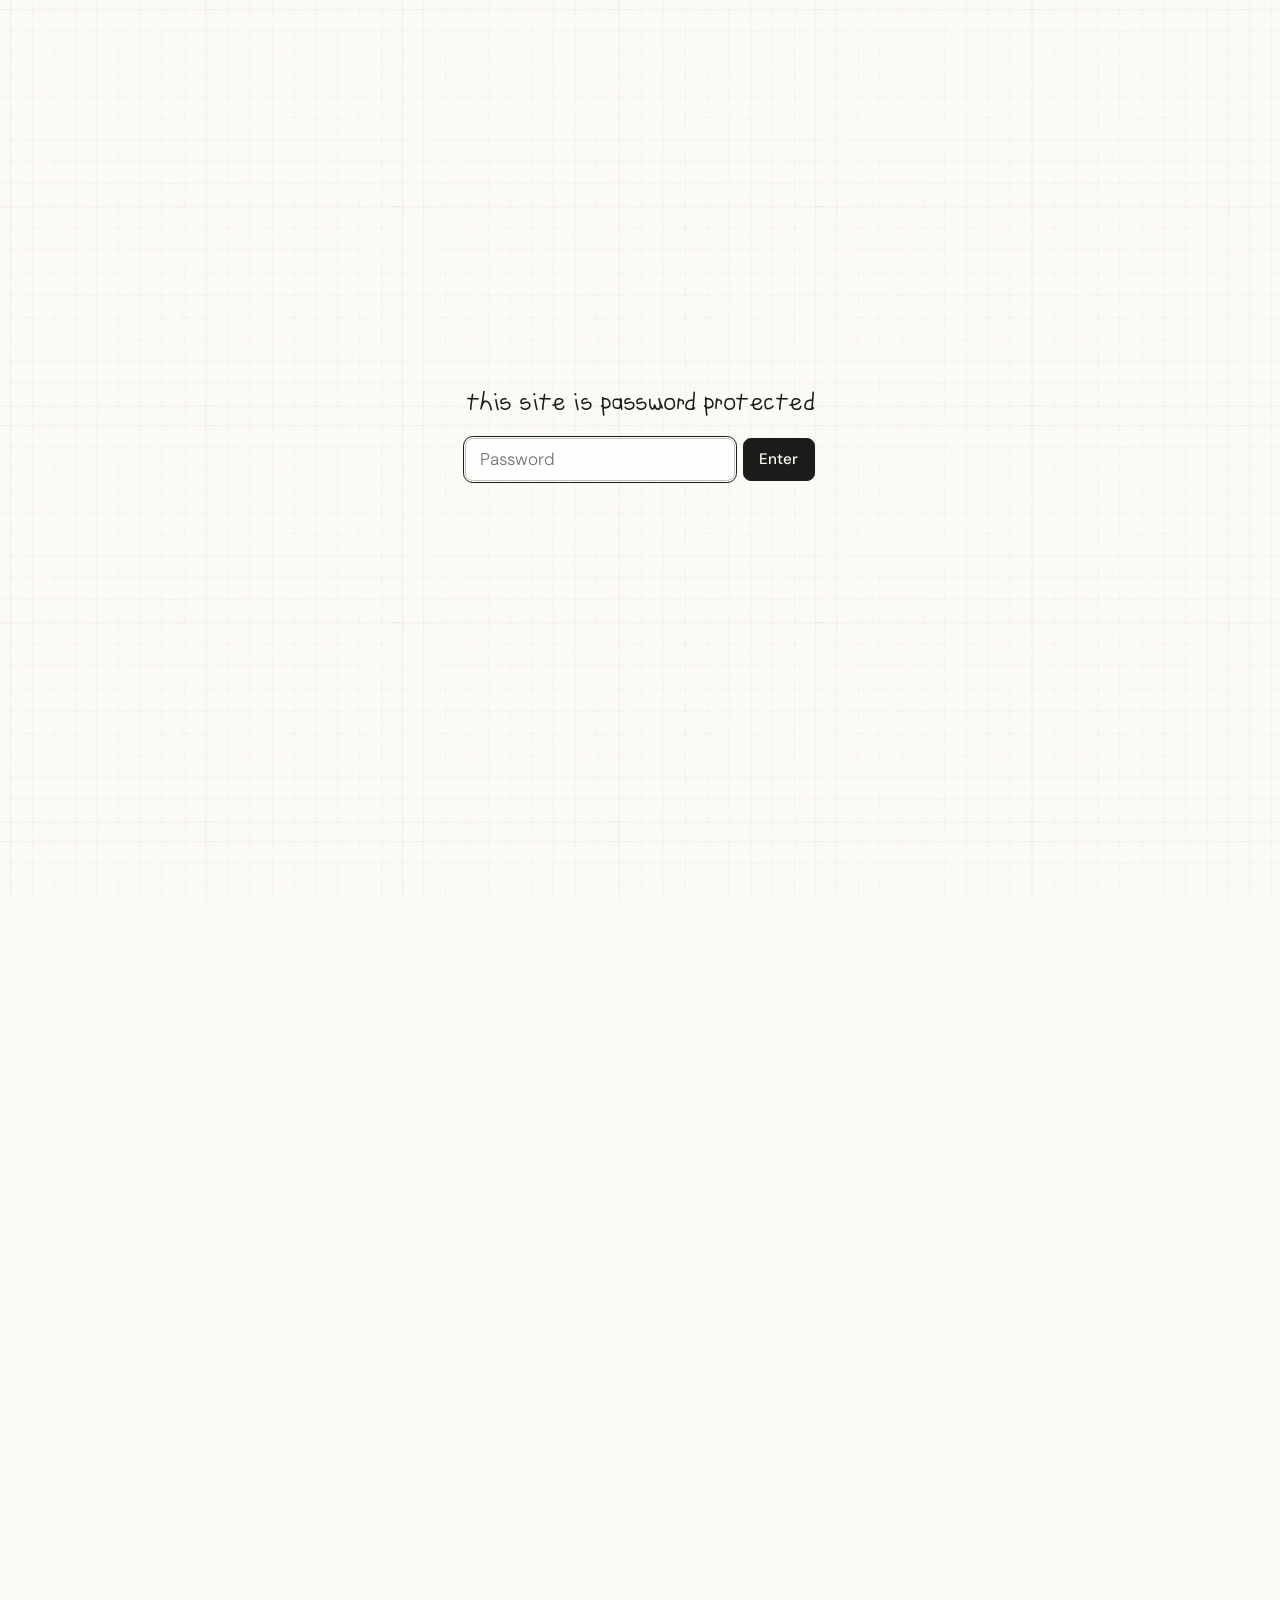
==== index.html @ 268fcd59 "Add Jessica’s handwriting font and tighten the home page visuals. Co-authored-by: Cursor <cursoragen" ====
<!DOCTYPE html>
<html lang="en">
  <head>
    <meta charset="UTF-8" />
    <meta name="viewport" content="width=device-width, initial-scale=1.0" />
    <title>Jessica Fung — Portfolio 2026</title>
    <link rel="preconnect" href="https://fonts.googleapis.com" />
    <link rel="preconnect" href="https://fonts.gstatic.com" crossorigin />
    <link
      href="https://fonts.googleapis.com/css2?family=DM+Mono:wght@300&family=DM+Sans:ital,opsz,wght@0,9..40,300;0,9..40,500;1,9..40,300&display=swap"
      rel="stylesheet"
    />
    <link rel="stylesheet" href="styles.css?v=type72" />
    <script>
      try {
        if (sessionStorage.getItem("jess-site-gate") !== "ok") {
          document.documentElement.classList.add("is-gated");
        }
      } catch (err) {
        document.documentElement.classList.add("is-gated");
      }
    </script>
  </head>
  <body>
    <header class="clock" aria-label="Local time in Boston">
      <span>BOSTON MA</span>
      <time id="boston-time" datetime="">9:30</time>
    </header>

    <div class="page">
      <section class="hero" aria-label="Introduction">
        <div class="hero-copy">
          <h1>hi i'm jess</h1>
          <p class="lede">
            <span class="lede-line">I enjoy designing experiences that help everyday</span>
            <span class="lede-line">moments feel a little more special.</span>
          </p>
          <p class="roles">
            Currently @Bose<br />
            Previously @Disney
          </p>
        </div>
        <button class="player" type="button" aria-pressed="false" aria-label="Play Blackbird">
          <img class="player-notes" src="assets/music-notes.gif" alt="" width="560" height="880" />
          <img class="player-record" src="assets/record-still.png" data-still="assets/record-still.png" data-motion="assets/record.gif" alt="" width="988" height="624" />
          <img class="player-case" src="assets/player-case.png" alt="" width="1298" height="1292" />
          <img class="player-needle" src="assets/needle-still.png" data-still="assets/needle-still.png" data-motion="assets/needle.gif" alt="" width="615" height="198" />
        </button>
        <audio id="player-audio" src="assets/blackbird.mp3" preload="auto" loop></audio>
      </section>

      <section class="collection" id="collection">
        <header class="section-heading">
          <h2>my collection</h2>
          <p>A few records from the archive</p>
        </header>

        <article class="record-row" data-project="bose" id="bose">
          <div class="stand">
            <img class="shelf-back" src="assets/shelf-back.png" alt="" />
            <img class="album-vinyl" src="assets/vinyl-bose.png?v=vinyl19" alt="" width="378" height="1024" />
            <button class="album" type="button" data-album="bose" data-art="assets/cover-art-bose.jpg?v=orig6">
              <img src="assets/album-bose.png?v=orig5" alt="Bose album cover: make life better with great sound" />
            </button>
            <img class="shelf-front" src="assets/shelf-front.png" alt="" />
          </div>
          <a class="project-link" href="bose.html">
            <div class="project">
              <p class="eyebrow">PRODUCT UX</p>
              <h3>Designing experiences for Bose wearables and portable speakers</h3>
              <p class="summary">Hands-free interactions, audio sharing, and sports use cases</p>
              <svg class="project-arrow" viewBox="0 0 24 24" fill="none" aria-hidden="true">
                <path
                  d="M6 18L18 6M10 6H18V14"
                  stroke="currentColor"
                  stroke-width="1.75"
                  stroke-linecap="round"
                  stroke-linejoin="round"
                />
              </svg>
            </div>
          </a>
          <div class="project-preview" data-clips="assets/bose-preview-2.mp4,assets/bose-preview-3.mp4,assets/bose-preview-1.mp4">
            <video class="preview-video" muted playsinline preload="metadata"></video>
            <div class="preview-scrim"></div>
            <nav class="preview-topics" aria-label="Bose case studies">
              <div class="preview-topics-inner">
                <a class="preview-topic" href="bose.html">hands-free interactions</a>
                <span class="preview-topic is-disabled" aria-disabled="true">audio sharing (wip...)</span>
                <span class="preview-topic is-disabled" aria-disabled="true">sports use cases (wip...)</span>
              </div>
            </nav>
          </div>
        </article>

        <article class="record-row" data-project="disney" id="disney">
          <div class="stand">
            <img class="shelf-back" src="assets/shelf-back.png" alt="" />
            <img class="album-vinyl" src="assets/vinyl-disney.png?v=vinyl19" alt="" width="378" height="1024" />
            <button class="album" type="button" data-album="disney" data-art="assets/cover-art-disney.jpg?v=orig6">
              <img src="assets/album-disney.png?v=orig5" alt="Disney album cover: project 002, The Walt Disney Company" />
            </button>
            <img class="shelf-front" src="assets/shelf-front.png" alt="" />
          </div>
          <a class="project-link" href="disney.html">
            <div class="project">
              <p class="eyebrow">DESIGN SYSTEMS</p>
              <h3>Building a scalable design system for Disney</h3>
              <p class="summary">Modular components and standards to support internal event communications</p>
              <svg class="project-arrow" viewBox="0 0 24 24" fill="none" aria-hidden="true">
                <path
                  d="M6 18L18 6M10 6H18V14"
                  stroke="currentColor"
                  stroke-width="1.75"
                  stroke-linecap="round"
                  stroke-linejoin="round"
                />
              </svg>
            </div>
          </a>
          <div class="project-preview is-clean" data-clips="assets/disney-preview.mp4?v=cut10">
            <video class="preview-video" muted playsinline loop preload="metadata"></video>
            <div class="preview-scrim"></div>
            <nav class="preview-topics" aria-label="Disney case studies">
              <div class="preview-topics-inner">
                <a class="preview-topic" href="disney.html">internal comms design system</a>
              </div>
            </nav>
          </div>
        </article>

        <article class="record-row" data-project="spotify" id="spotify">
          <div class="stand">
            <img class="shelf-back" src="assets/shelf-back.png" alt="" />
            <img class="album-vinyl" src="assets/vinyl-spotify.png?v=vinyl19" alt="" width="378" height="1024" />
            <button class="album" type="button" data-album="spotify" data-art="assets/cover-art-spotify.png?v=orig6">
              <img src="assets/album-spotify.png?v=orig5" alt="Album cover 003: location-based music exploration, Sounds of Boston" />
            </button>
            <img class="shelf-front" src="assets/shelf-front.png" alt="" />
          </div>
          <a class="project-link" href="#spotify">
            <div class="project">
              <p class="eyebrow">UX EXPLORATION</p>
              <h3>Exploring personalized music discovery for Spotify</h3>
              <p class="summary">A concept for supporting cultural immersion through music</p>
              <ul class="chips">
                <li>feature discovery</li>
                <li>market research</li>
                <li>prototyping</li>
              </ul>
            </div>
          </a>
          <div class="project-preview is-pulse" data-clips="assets/spotify-preview.mp4?v=zoom1">
            <video class="preview-video" muted playsinline loop preload="metadata"></video>
            <div class="preview-scrim"></div>
            <nav class="preview-topics" aria-label="Spotify case studies">
              <div class="preview-topics-inner">
                <span class="preview-topic is-disabled" aria-disabled="true">personalized music discovery feature (wip...)</span>
              </div>
            </nav>
          </div>
        </article>

        <article class="record-row" data-project="tide" id="tide">
          <div class="stand">
            <img class="shelf-back" src="assets/shelf-back.png" alt="" />
            <img class="album-vinyl" src="assets/vinyl-tide.png?v=vinyl19" alt="" width="378" height="1024" />
            <button class="album" type="button" data-album="tide" data-art="assets/cover-art-tide.png?v=orig6">
              <img src="assets/album-tide.png?v=orig5" alt="Album cover 004: tide and AT&amp;T national student advertising competition" />
            </button>
            <img class="shelf-front" src="assets/shelf-front.png" alt="" />
          </div>
          <a class="project-link" href="#tide">
            <div class="project">
              <p class="eyebrow">VISUAL DESIGN</p>
              <h3>Core visuals for out-of-home and experiential brand activations</h3>
              <p class="summary">
                <span class="summary-line">Building brand love for AT&amp;T among Gen Z</span>
                <span class="summary-line">Increasing cold-water laundry loads in the United States for Tide.</span>
              </p>
              <ul class="chips">
                <li>integrated marketing</li>
              </ul>
            </div>
          </a>
          <div class="project-preview is-clean" data-clips="assets/at&amp;t-preview-2.mp4?v=curl9,assets/tide-preview-1.mp4?v=curl9">
            <video class="preview-video" muted playsinline preload="metadata"></video>
            <div class="preview-scrim"></div>
            <nav class="preview-topics" aria-label="NSAC plansbooks">
              <div class="preview-topics-inner">
                <span class="preview-topic is-disabled" aria-disabled="true">at&amp;t "connecting changes everything" (wip...)</span>
                <span class="preview-topic is-disabled" aria-disabled="true">tide "care on cold" (wip...)</span>
              </div>
            </nav>
          </div>
        </article>
      </section>

      <section class="about" id="about">
        <h2>a bit about me</h2>
        <div class="about-grid">
          <div class="portrait-wrap">
            <img class="portrait" src="assets/portrait-jess.png?v=noname1" alt="Portrait of Jessica on crumpled paper with a paperclip" width="632" height="819" />
          </div>
          <div class="about-copy">
            <p>This space is an expression of a few things I love most: music, art, and design.</p>
            <p>
              <span class="about-line">I've organized my work into a collection of records. Each one holds a different</span>
              <span class="about-line">project from my time at Bose and Disney, along with personal explorations.</span>
            </p>
            <p>
              <span class="about-line">At the heart of my work is the belief that design should be worth feeling and</span>
              <span class="about-line">experiencing. As a designer, I want to create things that are useful, but also</span>
              <span class="about-line">add something meaningful to how people experience the world around them.</span>
            </p>
            <p>
              <span class="about-line">Outside of work, I love picking up new crafts (currently pottery), vintage</span>
              <span class="about-line">shopping, and exploring the east coast!</span>
            </p>
          </div>
        </div>
      </section>

      <footer class="site-footer">
        <img class="signature" src="assets/music-vibration.gif" alt="" width="414" height="145" />
        <p class="copyright"><span>©</span> 2026</p>
      </footer>
    </div>

    <div class="cover-viewer" hidden>
      <button class="cover-viewer-backdrop" type="button" aria-label="Close album cover"></button>
      <figure class="cover-viewer-piece">
        <img alt="" />
        <figcaption class="cover-viewer-blurb" hidden></figcaption>
      </figure>
    </div>

    <script src="app.js?v=preview34"></script>
  </body>
</html>
---- styles.css ----
:root {
  --bg: #fcfaf6;
  --ink: #1c1c1a;
  --body: #3c3b37;
  --muted: #6b6a65;
  --chip: #c2c1be;
  --page: min(94.5rem, 100%);
  --media-scale: 0.8925;
  --stand-w: calc(22.125rem * var(--media-scale));
  --album-w: calc(18.25rem * var(--media-scale));
  --album-h: calc(18.46063rem * var(--media-scale));
  --album-left: calc(1.9375rem * var(--media-scale));
  --vinyl-scale: 0.92;
  --vinyl-top: calc((1.0625rem + 16.875rem * (1 - var(--vinyl-scale)) / 2) * var(--media-scale));
  --vinyl-h: calc(16.875rem * var(--media-scale) * var(--vinyl-scale));
  --vinyl-w: calc(6.23rem * var(--media-scale) * var(--vinyl-scale));
  --vinyl-shift: calc(-7.875rem * var(--media-scale));
  --shelf-front-h: calc(4.25rem * var(--media-scale));
  --shelf-back-w: calc(19.875rem * var(--media-scale));
  --shelf-back-left: calc(1.125rem * var(--media-scale));
  --preview-w: calc(39.8rem * var(--media-scale));
  --media-col: var(--stand-w);
  --copy-col: 40rem;
  --split-gap: 4.25rem;
  --content: calc(var(--media-col) + var(--split-gap) + var(--copy-col));
  --page-pad-x: clamp(3rem, 5.35vw, 5rem);
  --stack-gap: 3rem;
  --stack-gap-copy: 2rem;
  --space-1: 0.5rem;
  --space-2: 0.75rem;
  --space-3: 1rem;
  --space-4: 1.5rem;
  --font-caption: 13.3px;
  --font-sm: 15.2px;
  --font-lg: 17.1px;
  --font-body: 19px;
  --font-title: 22.8px;
  --font-lead: 26.6px;
  --font-display: 36px;
  --tracking: -0.02em;
  --grid: url("assets/single-grid.png?v=cream2");
}

@font-face {
  font-family: "jessicafont";
  src: url("assets/fonts/jessicafont-Regular.ttf") format("truetype");
  font-weight: 400;
  font-style: normal;
  font-display: swap;
}

*,
*::before,
*::after {
  box-sizing: border-box;
}

html {
  font-size: 97.17%;
  scroll-behavior: smooth;
  background: var(--bg);
  overflow-x: clip;
  -webkit-text-size-adjust: 100%;
  text-size-adjust: 100%;
}

body {
  margin: 0;
  color: var(--ink);
  background: var(--bg);
  font-family: "DM Sans", sans-serif;
  font-size: var(--font-body);
  font-weight: 300;
  font-optical-sizing: auto;
  line-height: 1.4;
  overflow-x: clip;
}

@media (prefers-reduced-motion: no-preference) {
  body {
    animation: page-in 0.5s cubic-bezier(0.16, 1, 0.3, 1);
  }

  body.is-leaving {
    animation: none;
    opacity: 0;
    transition: opacity 0.35s cubic-bezier(0.16, 1, 0.3, 1);
  }
}

@keyframes page-in {
  from {
    opacity: 0;
  }

  to {
    opacity: 1;
  }
}

body::before {
  content: "";
  position: fixed;
  inset: 0;
  background-image: var(--grid);
  background-repeat: repeat;
  background-position: top left;
  background-size: 413px 416px;
  pointer-events: none;
  z-index: 0;
}


img {
  display: block;
  max-width: 100%;
}

button {
  font: inherit;
  color: inherit;
  background: none;
  border: 0;
  padding: 0;
  cursor: pointer;
}

a {
  cursor: pointer;
}

.page {
  position: relative;
  z-index: 1;
  display: flex;
  flex-direction: column;
  align-items: center;
  width: var(--page);
  margin: 0 auto;
  padding: 5.5rem var(--page-pad-x) 1rem;
}

.hero,
.collection,
.about,
.site-footer {
  width: min(100%, var(--content));
}

.album-link,
.project-link {
  color: inherit;
  text-decoration: none;
}

.album-link {
  display: block;
  width: var(--stand-w);
}

.project-link {
  display: block;
  width: max-content;
  min-width: min(36.875rem, 100%);
  max-width: 100%;
  justify-self: start;
}

.project-preview {
  --preview-overlap: calc(1.25rem * var(--media-scale));
  --preview-gap: calc(0.75rem * var(--media-scale));
  --preview-shift: -3rem;
  position: absolute;
  left: calc(var(--media-col) + var(--split-gap) + var(--preview-gap));
  top: calc(var(--vinyl-top) + var(--vinyl-h) / 2);
  width: calc(var(--preview-w) + var(--preview-overlap));
  aspect-ratio: 16 / 9;
  border: 1px solid var(--chip);
  border-radius: 0.625rem;
  overflow: hidden;
  opacity: 0;
  visibility: hidden;
  pointer-events: none;
  z-index: 3;
  background: #111;
  transform: translate(var(--preview-shift), -50%);
  transition:
    opacity 0.9s cubic-bezier(0.16, 1, 0.3, 1),
    transform 0.9s cubic-bezier(0.16, 1, 0.3, 1),
    visibility 0.9s;
  transition-delay: 0s;
}

.record-row:has(.project-preview):has(.project-link:hover) .project-preview,
.record-row:has(.project-preview):has(.project-preview:hover) .project-preview,
.record-row:has(.project-preview):has(.project-link:focus-within) .project-preview,
.record-row:has(.project-preview).is-previewing .project-preview {
  --preview-shift: 0rem;
  opacity: 1;
  visibility: visible;
  pointer-events: auto;
  transition-delay: 0.45s;
}

.record-row:has(.project-preview) .project-link {
  position: relative;
  z-index: 2;
  transition:
    visibility 0.9s;
  transition-delay: 0s;
}

.record-row:has(.project-preview):has(.project-link:hover) .project-link,
.record-row:has(.project-preview):has(.project-preview:hover) .project-link,
.record-row:has(.project-preview):has(.project-link:focus-within) .project-link,
.record-row:has(.project-preview).is-previewing .project-link {
  pointer-events: none;
}

.record-row:has(.project-preview):has(.project-link:hover) .eyebrow,
.record-row:has(.project-preview):has(.project-preview:hover) .eyebrow,
.record-row:has(.project-preview):has(.project-link:focus-within) .eyebrow,
.record-row:has(.project-preview).is-previewing .eyebrow,
.record-row:has(.project-preview):has(.project-link:hover) h3,
.record-row:has(.project-preview):has(.project-preview:hover) h3,
.record-row:has(.project-preview):has(.project-link:focus-within) h3,
.record-row:has(.project-preview).is-previewing h3,
.record-row:has(.project-preview):has(.project-link:hover) .summary,
.record-row:has(.project-preview):has(.project-preview:hover) .summary,
.record-row:has(.project-preview):has(.project-link:focus-within) .summary,
.record-row:has(.project-preview).is-previewing .summary,
.record-row:has(.project-preview):has(.project-link:hover) .chips,
.record-row:has(.project-preview):has(.project-preview:hover) .chips,
.record-row:has(.project-preview):has(.project-link:focus-within) .chips,
.record-row:has(.project-preview).is-previewing .chips,
.record-row:has(.project-preview):has(.project-link:hover) .project-arrow,
.record-row:has(.project-preview):has(.project-preview:hover) .project-arrow,
.record-row:has(.project-preview):has(.project-link:focus-within) .project-arrow,
.record-row:has(.project-preview).is-previewing .project-arrow {
  animation: preview-copy-ack 0.9s cubic-bezier(0.16, 1, 0.3, 1) forwards;
}

@keyframes preview-copy-ack {
  0% {
    opacity: 1;
  }

  28% {
    opacity: 0.7;
  }

  50% {
    opacity: 0.7;
  }

  100% {
    opacity: 0;
  }
}

.preview-video {
  position: absolute;
  inset: 0;
  width: 100%;
  height: 100%;
  object-fit: cover;
  object-position: center;
  opacity: 1;
  transition: opacity 0.7s cubic-bezier(0.16, 1, 0.3, 1);
}

.project-preview.is-clip-fading .preview-video {
  opacity: 0;
}

.project-preview.is-clean {
  background: rgb(252 250 246 / 0.38);
}

.project-preview.is-clean .preview-video {
  inset: 1.25rem;
  width: calc(100% - 2.5rem);
  height: calc(100% - 2.5rem);
  object-fit: contain;
  object-position: center;
  border-radius: 0.625rem;
}

.project-preview.is-pulse {
  background: #111;
}

.project-preview.is-pulse .preview-video {
  inset: 0;
  width: 100%;
  height: 100%;
  object-fit: cover;
  object-position: center;
  transform: scale(2.2);
  transform-origin: center center;
}

.preview-scrim {
  position: absolute;
  inset: 0;
  background: rgba(0, 0, 0, 0.46);
  pointer-events: none;
}

.preview-topics {
  position: absolute;
  inset: 0;
  display: flex;
  justify-content: center;
  align-items: center;
  padding: 0 3.5rem;
  z-index: 1;
  pointer-events: none;
}

.preview-topics-inner {
  display: flex;
  flex-direction: column;
  align-items: flex-start;
  gap: 0.5rem;
  pointer-events: auto;
}

.preview-topic {
  display: flex;
  gap: 0.5rem;
  align-items: stretch;
  width: max-content;
  margin: 0;
  font-family: "jessicafont", cursive;
  font-size: var(--font-body);
  font-weight: 400;
  line-height: 1.4;
  letter-spacing: 0;
  color: #fff;
  text-decoration: none;
  white-space: nowrap;
  cursor: pointer;
}

.preview-topic::before {
  content: "";
  width: 0.125rem;
  flex: 0 0 0.125rem;
  align-self: stretch;
  background: #fff;
  border-radius: 6.1875rem;
  opacity: 0;
  transition: opacity 0.15s ease;
}

.preview-topic.is-current::before,
.preview-topic:focus-visible::before {
  opacity: 1;
}

.preview-topic.is-disabled {
  opacity: 0.42;
  pointer-events: none;
}

.clock {
  position: relative;
  z-index: 2;
  display: flex;
  justify-content: center;
  align-items: center;
  flex-wrap: nowrap;
  gap: 2.5rem;
  width: 100%;
  margin: 0;
  padding: 3rem var(--page-pad-x) 0;
  white-space: nowrap;
  font-family: "DM Mono", monospace;
  font-weight: 300;
  font-size: var(--font-sm);
  letter-spacing: 0.08em;
  color: var(--muted);
  text-align: center;
}

.case-home {
  position: fixed;
  top: 0;
  left: 0;
  z-index: 8;
  padding: 3rem var(--page-pad-x) 1rem;
  font-family: "jessicafont", cursive;
  font-size: var(--font-lg);
  font-weight: 400;
  line-height: 1.2;
  color: var(--ink);
  text-decoration: none;
  background: transparent;
  white-space: nowrap;
}

.case-home:hover,
.case-home:focus-visible {
  opacity: 0.7;
}

#boston-time {
  display: inline-flex;
  align-items: center;
  height: 1.2em;
  letter-spacing: 0;
}

.clock-colon {
  display: inline-flex;
  align-items: center;
  justify-content: center;
  width: 0.62em;
}

.clock-digit {
  display: inline-block;
  position: relative;
  width: 0.74em;
  height: 1.2em;
  overflow: hidden;
}

.clock-digit-track {
  display: flex;
  flex-direction: column;
  align-items: center;
  transform: translateY(calc(var(--i, 0) * -1.2em));
}

.clock-digit-track > span {
  display: flex;
  align-items: center;
  justify-content: center;
  height: 1.2em;
  line-height: 1.2em;
}

.hero {
  display: flex;
  justify-content: space-between;
  align-items: center;
  gap: 5rem;
}

.hero-copy {
  flex: 1 1 27.5rem;
  max-width: 32.5rem;
}

.player {
  --player-scale: 0.92;
  position: relative;
  flex: 0 0 calc(20.25rem * var(--player-scale));
  width: calc(20.25rem * var(--player-scale));
  height: calc(20.1875rem * var(--player-scale));
  margin-top: 0.5rem;
  margin-left: 0;
  overflow: visible;
  cursor: pointer;
}

.player.is-playing {
  outline: none;
}

.hero h1,
.section-heading h2,
.about h2,
.case h1,
.case-kicker,
.case-section h2,
.case-section h3,
.case-prompt,
.impact-stat,
.site-gate-label {
  letter-spacing: var(--tracking);
}

.hero h1,
.section-heading h2,
.about h2 {
  margin: 0;
  font-family: "jessicafont", cursive;
  font-size: var(--font-display);
  font-weight: 400;
  line-height: 1.4;
}

.lede {
  margin: var(--space-4) 0 0;
  font-size: var(--font-body);
  line-height: 1.4;
  color: var(--body);
}

.lede-line {
  display: block;
  white-space: nowrap;
}

.roles,
.section-heading p {
  margin: var(--space-4) 0 0;
  font-size: var(--font-body);
  line-height: 1.4;
  color: var(--body);
}

.roles {
  margin-top: var(--space-3);
}

.player img {
  position: absolute;
  max-width: none;
  pointer-events: none;
  user-select: none;
}

.player-case {
  left: 0;
  top: 0;
  width: calc(20.25rem * var(--player-scale));
  height: calc(20.1875rem * var(--player-scale));
  object-fit: fill;
  z-index: 2;
}

.player-record {
  left: calc(3.5rem * var(--player-scale));
  top: calc(7.8125rem * var(--player-scale));
  width: calc(12.5rem * var(--player-scale));
  height: calc(7.875rem * var(--player-scale));
  object-fit: fill;
  z-index: 1;
}

.player-needle {
  left: calc(9.34875rem * var(--player-scale));
  top: calc(10.88562rem * var(--player-scale));
  width: calc(7.45062rem * var(--player-scale));
  height: calc(2.53313rem * var(--player-scale));
  object-fit: fill;
  transform: rotate(-1.16deg);
  transform-origin: center;
  z-index: 3;
}

.player-notes {
  left: calc(-0.875rem * var(--player-scale));
  top: calc(-1.25rem * var(--player-scale));
  width: calc(6.9275rem * var(--player-scale));
  height: calc(10.88625rem * var(--player-scale));
  object-fit: fill;
  object-position: center;
  transform: rotate(-25deg);
  transform-origin: center;
  z-index: 4;
}

.collection {
  margin-top: 6rem;
}

.section-heading p {
  margin-top: var(--space-2);
}

.record-row,
.about-grid {
  display: grid;
  grid-template-columns: var(--media-col) var(--copy-col);
  column-gap: var(--split-gap);
  justify-content: center;
  width: 100%;
}

.record-row {
  align-items: center;
}

.about-grid {
  align-items: center;
}

.record-row {
  position: relative;
  margin-top: 5rem;
  overflow: visible;
}

.stand {
  position: relative;
  width: var(--stand-w);
  height: calc(21.75rem * var(--media-scale));
  overflow: visible;
  z-index: 6;
}

.shelf-back,
.shelf-front,
.album,
.album-vinyl {
  position: absolute;
}

.shelf-back {
  left: var(--shelf-back-left);
  bottom: calc(1.5rem * var(--media-scale));
  width: var(--shelf-back-w);
  height: calc(11rem * var(--media-scale));
  object-fit: fill;
  z-index: 1;
}

.album-vinyl {
  left: calc(var(--album-left) + var(--album-w) - calc(0.75rem * var(--media-scale) * var(--vinyl-scale)));
  top: var(--vinyl-top);
  width: var(--vinyl-w);
  height: var(--vinyl-h);
  object-fit: contain;
  object-position: left center;
  background: transparent;
  z-index: 1;
  pointer-events: none;
  transform: translateX(var(--vinyl-shift));
  transition: transform 2.05s cubic-bezier(0.16, 1, 0.3, 1);
}

.record-row:not(:has(.project-preview)) .stand:has(.album:hover) .album-vinyl,
.record-row:has(.project-preview):has(.project-link:hover) .album-vinyl,
.record-row:has(.project-preview):has(.project-preview:hover) .album-vinyl,
.record-row:has(.project-preview):has(.project-link:focus-within) .album-vinyl,
.record-row:has(.project-preview).is-previewing .album-vinyl {
  transform: translateX(0);
}

.album {
  left: var(--album-left);
  top: 0;
  width: var(--album-w);
  height: var(--album-h);
  padding: 0;
  border: 0;
  background: transparent;
  font: inherit;
  color: inherit;
  z-index: 2;
  transform: translateY(0);
  transition: transform 0.55s cubic-bezier(0.16, 1, 0.3, 1);
}

.album:hover,
.album:focus-visible {
  transform: translateY(-0.3125rem);
}

.record-row:has(.project-link:hover) .album,
.record-row:has(.project-preview:hover) .album,
.record-row:has(.project-link:focus-within) .album,
.record-row.is-previewing .album {
  z-index: 2;
  transform: none;
  pointer-events: none;
}

.album:focus-visible {
  outline: 1px solid var(--chip);
  outline-offset: 0.25rem;
}

.album.is-zoomed {
  pointer-events: none;
}

.album.is-zoomed img {
  visibility: hidden;
}

.album.is-docking {
  pointer-events: none;
  transform: translateY(-1.5rem);
  transition: none;
}

.album.is-docking img {
  visibility: visible;
  opacity: 0;
}

.album.is-docking.is-seating {
  transform: translateY(0);
  transition: transform 0.95s cubic-bezier(0.22, 0.82, 0.28, 1);
}

.album.is-docking.is-seating img {
  opacity: 1;
  transition: opacity 0.55s cubic-bezier(0.22, 0.82, 0.28, 1);
}

.album img {
  width: var(--album-w);
  height: var(--album-h);
  object-fit: contain;
  border: 0;
  border-radius: 0;
  box-shadow: none;
  outline: none;
  pointer-events: none;
}

.shelf-front {
  left: 0;
  bottom: 0;
  width: var(--stand-w);
  height: var(--shelf-front-h);
  max-width: none;
  object-fit: fill;
  object-position: bottom;
  z-index: 4;
  pointer-events: none;
}

.project {
  display: flex;
  flex-direction: column;
  align-items: flex-start;
  gap: 0.525rem;
  width: max-content;
  min-width: min(36.875rem, 100%);
  max-width: 100%;
  justify-self: start;
}

.project .eyebrow {
  margin: 0;
  font-family: "DM Mono", monospace;
  font-size: var(--font-sm);
  letter-spacing: 0.08em;
  color: var(--muted);
  white-space: nowrap;
}

.project h3 {
  margin: 0;
  font-size: var(--font-body);
  font-weight: 500;
  line-height: 1.365;
  white-space: nowrap;
}

.summary {
  margin: 0;
  width: 100%;
  max-width: 100%;
  font-size: var(--font-lg);
  line-height: 1.5225;
  color: var(--body);
}

.summary-line {
  display: block;
  white-space: nowrap;
}

.project-arrow {
  display: block;
  width: 1.25rem;
  height: 1.25rem;
  margin-top: 0.125rem;
  color: var(--body);
  flex-shrink: 0;
  position: relative;
  z-index: 2;
  transform: rotate(0deg);
  transform-origin: 70% 30%;
  transition: transform 0.35s cubic-bezier(0.16, 1, 0.3, 1);
}

.record-row:has(.project-preview):has(.project-link:hover) .project-arrow,
.record-row:has(.project-preview):has(.project-preview:hover) .project-arrow,
.record-row:has(.project-preview):has(.project-link:focus-within) .project-arrow,
.record-row:has(.project-preview).is-previewing .project-arrow {
  transform: rotate(45deg);
}

.chips {
  display: flex;
  flex-wrap: nowrap;
  align-items: center;
  width: max-content;
  max-width: none;
  gap: 0.375rem;
  margin: 0;
  padding: 0;
  list-style: none;
}

.chips li {
  flex: 0 0 auto;
  width: max-content;
  border: 0.75px solid var(--chip);
  border-radius: 0.375rem;
  padding: 0.375rem 0.5625rem;
  font-size: var(--font-sm);
  letter-spacing: 0.02em;
  color: var(--muted);
  white-space: nowrap;
}

.about {
  margin-top: 9rem;
}

.about h2 {
  margin-bottom: var(--space-4);
}

.about-grid {
  margin-top: 0;
}

.portrait-wrap {
  width: 17.42rem;
  justify-self: start;
}

.portrait {
  width: 17.42rem;
  height: 23.22687rem;
  object-fit: contain;
  border: 0;
  outline: none;
  box-shadow: none;
}

.about-copy {
  width: 40rem;
  max-width: 100%;
  padding-top: 0;
  display: flex;
  flex-direction: column;
  gap: var(--space-3);
  justify-self: start;
}

.about-copy p {
  margin: 0;
  width: 100%;
  font-size: var(--font-lg);
  line-height: 1.4;
  color: var(--body);
}

.about-copy p:first-child {
  white-space: nowrap;
}

.about-line {
  display: block;
  white-space: nowrap;
}

.site-footer {
  display: flex;
  flex-direction: column;
  align-items: center;
  justify-content: center;
  gap: var(--space-2);
  margin-top: 4.5rem;
  padding-bottom: 0.5rem;
  text-align: center;
}

.signature {
  width: 7rem;
  height: 2.125rem;
  object-fit: contain;
  mix-blend-mode: multiply;
}

.copyright {
  display: flex;
  align-items: center;
  justify-content: center;
  gap: 0.25rem;
  margin: 0;
  font-family: "DM Mono", monospace;
  font-size: var(--font-sm);
  letter-spacing: 0.08em;
  color: var(--muted);
}

.copyright span {
  font-size: var(--font-lg);
  letter-spacing: 0.08em;
}

.back-to-top {
  font-family: "DM Mono", monospace;
  font-weight: 300;
  font-size: var(--font-sm);
  letter-spacing: 0.08em;
  color: var(--muted);
  text-decoration: none;
  transition: opacity 0.35s ease;
}

.back-to-top:hover,
.back-to-top:focus-visible {
  opacity: 0.7;
}

.case {
  --case-inset: 3.5rem;
  width: min(100%, var(--content));
  display: flex;
  flex-direction: column;
  align-items: stretch;
  gap: 3rem;
}

.case-hero {
  display: flex;
  flex-direction: column;
  gap: 2.5rem;
  width: 100%;
}

.case-heading {
  display: flex;
  flex-direction: column;
  gap: 0.25rem;
  padding-inline: var(--case-inset);
}

.case h1 {
  margin: 0;
  font-family: "jessicafont", cursive;
  font-size: var(--font-display);
  font-weight: 400;
  line-height: normal;
}

.case-kicker {
  margin: 0;
  font-family: "jessicafont", cursive;
  font-size: var(--font-title);
  line-height: normal;
}

.case-intro {
  display: flex;
  flex-direction: column;
  gap: 2rem;
  align-items: center;
  width: 100%;
}

.case-intro p {
  margin: 0;
  width: 100%;
  padding-inline: var(--case-inset);
  font-size: var(--font-body);
  font-weight: 300;
  line-height: 1.4;
  color: var(--body);
}

.case-rule,
.impact-rule {
  display: block;
  width: 100%;
  max-width: none;
  align-self: stretch;
  margin: 0;
  border: 0;
  border-top: 1px solid var(--chip);
}

.case-rule {
  width: auto;
  margin-inline: var(--case-inset);
}

.case-section {
  display: flex;
  flex-direction: column;
  gap: 1.75rem;
  align-items: center;
  width: 100%;
}

.case-section h2,
.case-section h3 {
  margin: 0;
  width: 100%;
  padding-inline: var(--case-inset);
  font-family: "jessicafont", cursive;
  font-size: var(--font-title);
  font-weight: 400;
  line-height: normal;
}

.case-copy {
  display: flex;
  flex-direction: column;
  gap: 1.125rem;
  width: 100%;
  padding-inline: var(--case-inset);
}

.case-copy p {
  margin: 0;
  font-size: var(--font-body);
  font-weight: 300;
  line-height: 1.4;
  color: var(--body);
}

.case-prompt {
  margin: 0;
  width: 100%;
  font-family: "jessicafont", cursive;
  font-size: var(--font-title);
  font-weight: 400;
  line-height: normal;
  text-align: center;
  color: var(--ink);
}

.case-section > .case-prompt {
  padding-inline: var(--case-inset);
}

.case-copy p.case-prompt {
  font-family: "jessicafont", cursive;
  font-size: var(--font-title);
  font-weight: 400;
  line-height: normal;
  color: var(--ink);
}

.case-copy p.case-note {
  font-style: italic;
}

.case-ill {
  object-fit: contain;
}

.case-ill-phone {
  width: 5.8125rem;
  height: 6.75rem;
}

.case-ill-hands {
  width: 7.5rem;
  height: 7.375rem;
}

.case-ill-head {
  width: 7.5rem;
  height: 7.5rem;
}

.case-ill-research {
  width: 7.25rem;
  height: 11.25rem;
}

.case-ill-scale {
  width: 11.625rem;
  height: 6rem;
}

.disney-figure {
  --stage-w: 58.75rem;
  --stage-h: 20rem;
  margin: 1.25rem auto 0;
  width: min(var(--stage-w), calc(100% - (2 * var(--case-inset))));
  max-width: 100%;
  aspect-ratio: var(--stage-w) / var(--stage-h);
  padding: 0;
  background: transparent;
  position: relative;
  overflow: hidden;
}

.disney-brands-fit,
.disney-atomic-fit,
.disney-docs-fit,
.case-map-fit {
  position: relative;
}

.disney-brands-fit {
  --stage-w: 35.1875rem;
  --stage-h: 17.25rem;
}

.disney-atomic-fit {
  --stage-w: 56.25rem;
  --stage-h: 19.5625rem;
}

.disney-docs-fit {
  --stage-w: 54.625rem;
  --stage-h: 20rem;
}

.case-map-fit {
  --stage-w: 46rem;
  --stage-h: 19.625rem;
}

.disney-stage {
  position: absolute;
  top: 0;
  left: 0;
  transform-origin: top left;
}

.disney-brands-stage {
  width: 35.1875rem;
  height: 17.25rem;
}

.disney-atomic-stage {
  width: 56.25rem;
  height: 19.5625rem;
}

.disney-docs-stage {
  width: 54.625rem;
  height: 20rem;
}

.case-map-stage {
  width: 46rem;
  height: 19.625rem;
}

.disney-overlay {
  position: absolute;
  inset: 0;
  width: 100%;
  height: 100%;
  pointer-events: none;
  overflow: visible;
}

.disney-brand-label,
.disney-atomic-label,
.case-map-names {
  margin: 0;
  font-family: "jessicafont", cursive;
  font-size: var(--font-caption);
  line-height: 1.2;
  color: var(--ink);
}

.disney-brand-label {
  position: absolute;
}

.disney-brand-cfo { left: 1.4375rem; top: 1rem; width: 4.125rem; text-align: right; }
.disney-brand-finance { left: 0; top: 4.625rem; width: 5.5625rem; text-align: right; }
.disney-brand-security { left: 1.9375rem; top: 7.4375rem; width: 4.5625rem; text-align: right; }
.disney-brand-cyber { left: 0.6875rem; top: 8.75rem; width: 4.1875rem; text-align: right; }
.disney-brand-learning { left: 1.3125rem; top: 14.5625rem; width: 4.75rem; text-align: right; }
.disney-brand-shareholders { left: 28.75rem; top: 1.125rem; width: 6.375rem; }
.disney-brand-risk { left: 28.75rem; top: 4.625rem; width: 5.0625rem; }
.disney-brand-excess { left: 28.25rem; top: 7.1875rem; width: 5.4375rem; }
.disney-brand-legaluni { left: 30.5625rem; top: 8.4375rem; width: 4.625rem; }
.disney-brand-belonging { left: 28.4375rem; top: 15.125rem; width: 4.8125rem; }

.disney-brand-img {
  position: absolute;
  left: 9.75rem;
  width: 15rem;
  height: 3.25rem;
  object-fit: cover;
  border-radius: 0.25rem;
  display: block;
}

.disney-brand-twdc { top: 0; }
.disney-brand-finimg { top: 3.5rem; }
.disney-brand-legalimg { top: 7rem; }
.disney-brand-commsimg { top: 10.5rem; }
.disney-brand-hrimg { top: 14rem; }

.disney-atomic-label {
  position: absolute;
  text-align: center;
}

.disney-atomic-l-template { left: 0.78125rem; top: 0; width: 6.875rem; }
.disney-atomic-l-event { left: 14rem; top: 2.9375rem; width: 6.375rem; }
.disney-atomic-l-module { left: 30.625rem; top: 2.875rem; width: 6.0625rem; }
.disney-atomic-l-date { left: 47.5rem; top: 0.625rem; width: 5.0625rem; }
.disney-atomic-l-time { left: 47.5625rem; top: 6.1875rem; width: 5rem; }
.disney-atomic-l-viewing { left: 44.46875rem; top: 13.0625rem; width: 11.1875rem; }

.disney-atomic-stage img {
  position: absolute;
  display: block;
  background: transparent;
}

.disney-atomic-template { left: 0.25rem; top: 1.4375rem; width: 7.96875rem; height: 18.125rem; }
.disney-atomic-event { left: 10.96875rem; top: 5.4375rem; width: 12.4375rem; height: 5.78125rem; }
.disney-atomic-module { left: 27.40625rem; top: 5.34375rem; width: 12.4375rem; height: 3.21875rem; }
.disney-atomic-date { left: 43.8125rem; top: 3.125rem; width: 12.4375rem; height: 2.40625rem; }
.disney-atomic-time { left: 43.8125rem; top: 8.6875rem; width: 12.4375rem; height: 1.90625rem; }
.disney-atomic-viewing { left: 43.8125rem; top: 15.5625rem; width: 12.4375rem; height: 3rem; }

.disney-atomic-outline {
  position: absolute;
  left: 0;
  top: 6.90625rem;
  width: 8.46875rem;
  height: 2.875rem;
  border-radius: 0.25rem;
  background: rgba(28, 28, 26, 0.1);
  border: 0.75px solid rgba(28, 28, 26, 0.32);
  pointer-events: none;
}

.case-map-stage img {
  position: absolute;
  display: block;
  object-fit: contain;
  background: transparent;
}

.case-map-figma {
  left: 0;
  top: 6.0625rem;
  width: 7.125rem;
  height: 2.375rem;
}

.case-map-litmus {
  left: 38.875rem;
  top: 6.375rem;
  width: 7.125rem;
  height: 2.4375rem;
}

.case-map-curve {
  position: absolute;
  overflow: visible;
}

.case-map-curve-l {
  left: 9.125rem;
  top: 6.5rem;
  width: 5.625rem;
  height: 1.75rem;
}

.case-map-curve-r {
  left: 31.25rem;
  top: 6.875rem;
  width: 5.625rem;
  height: 1.75rem;
}

.case-map-names {
  position: absolute;
  left: 16.75rem;
  top: 0;
  width: 12.5rem;
  display: flex;
  flex-direction: column;
  gap: 0;
  margin: 0;
  padding: 0;
  list-style: none;
  text-align: center;
  line-height: 1.0625rem;
}

.case-map-names li {
  position: relative;
  height: 1.0625rem;
  display: flex;
  align-items: center;
  justify-content: center;
}

.case-map-names li:not(:last-child) {
  margin-bottom: 1rem;
}

.case-map-names li:not(:last-child)::after {
  content: "";
  position: absolute;
  left: 0.125rem;
  right: 0.125rem;
  bottom: -0.3125rem;
  height: 0.25rem;
  background: url("assets/disney-map-wave.png") center / 12.25rem 0.25rem no-repeat;
  pointer-events: none;
}

.disney-docs-stage {
  display: flex;
  gap: 3.5rem;
}

.disney-docs-stack {
  position: relative;
  width: 25.5625rem;
  height: 20rem;
}

.disney-doc-card {
  position: absolute;
  width: 16.5625rem;
  height: 11rem;
  overflow: hidden;
  background: #fff;
  border: 1px solid rgba(28, 28, 26, 0.32);
  border-radius: 0.25rem;
  box-sizing: border-box;
}

.disney-docs-stack .disney-doc-card:nth-child(1) {
  left: 0;
  top: 0;
}

.disney-docs-stack .disney-doc-card:nth-child(2) {
  left: 4.5rem;
  top: 4.5rem;
}

.disney-docs-stack .disney-doc-card:nth-child(3) {
  left: 9rem;
  top: 9rem;
}

.disney-doc-card img {
  display: block;
  width: 100%;
  height: 100%;
  object-fit: cover;
  object-position: top center;
}

.impact {
  display: flex;
  flex-direction: column;
  gap: 1.5rem;
  align-items: center;
  align-self: stretch;
  width: auto;
  margin-inline: var(--case-inset);
  padding: 1.5rem 0;
  border: 1px solid var(--chip);
  border-radius: 1.25rem;
}

.impact-item {
  display: flex;
  flex-direction: column;
  gap: 0.375rem;
  align-items: center;
  width: 100%;
  text-align: center;
}

.impact-stat {
  margin: 0;
  width: 100%;
  font-family: "jessicafont", cursive;
  font-size: var(--font-title);
  line-height: normal;
}

.impact-note {
  margin: 0;
  width: 100%;
  font-size: var(--font-lg);
  line-height: normal;
  color: var(--body);
}

@media (max-width: 1200px) {
  .hero {
    flex-direction: column;
    align-items: center;
    gap: var(--stack-gap);
  }

  .hero-copy {
    width: min(32.5rem, 100%);
    max-width: none;
    flex: 0 0 auto;
    margin-inline: auto;
    text-align: center;
  }

  .player {
    margin: 0 auto;
  }

  .section-heading,
  .about h2 {
    text-align: center;
  }

  .record-row,
  .about-grid {
    grid-template-columns: 1fr;
    justify-items: center;
    row-gap: var(--stack-gap-copy);
  }

  .stand,
  .album-link,
  .portrait-wrap,
  .project,
  .project-link,
  .about-copy {
    margin-inline: auto;
    justify-self: center;
  }

  .project-preview {
    left: 50%;
    top: auto;
    bottom: 0;
    width: min(var(--preview-w), calc(100% - 1.5rem));
    transform: translate(calc(-50% + var(--preview-shift)), 0.75rem);
  }

  .record-row:has(.project-preview) {
    grid-template-columns: 1fr;
    justify-items: center;
    justify-content: center;
    row-gap: 0;
  }

  .record-row:has(.project-preview) > * {
    grid-column: 1;
  }

  .record-row:has(.project-preview) .stand {
    grid-row: 1;
    justify-self: center;
    margin-bottom: var(--stack-gap-copy);
  }

  .record-row:has(.project-preview) .project-link,
  .record-row:has(.project-preview) .project-preview {
    grid-row: 2;
    justify-self: center;
  }

  .record-row:has(.project-preview) .project-preview {
    position: relative;
    left: auto;
    top: auto;
    bottom: auto;
    width: min(var(--preview-w), calc(100% - 1.5rem));
    max-height: 0;
    margin: 0;
    transform: none;
    opacity: 0;
    visibility: hidden;
    overflow: hidden;
    aspect-ratio: 16 / 9;
    height: auto;
    border-width: 0;
    border-color: var(--chip);
    pointer-events: none;
    transition:
      opacity 0.28s ease,
      visibility 0.28s,
      border-width 0s linear 0.2s,
      max-height 0.7s cubic-bezier(0.16, 1, 0.3, 1) 0.2s,
      margin 0.7s cubic-bezier(0.16, 1, 0.3, 1) 0.2s;
    transition-delay: 0s;
  }

  .record-row:has(.project-preview):has(.project-link:hover) .project-preview,
  .record-row:has(.project-preview):has(.project-preview:hover) .project-preview,
  .record-row:has(.project-preview):has(.project-link:focus-within) .project-preview,
  .record-row:has(.project-preview).is-previewing .project-preview {
    --preview-shift: 0rem;
    max-height: min(calc(22.5rem * var(--media-scale)), calc((100vw - 3rem) * 9 / 16));
    margin-bottom: var(--stack-gap-copy);
    transform: none;
    opacity: 1;
    visibility: visible;
    border-width: 1px;
    pointer-events: auto;
    transition:
      opacity 0.9s cubic-bezier(0.16, 1, 0.3, 1),
      visibility 0.9s,
      border-width 0s,
      max-height 0.9s cubic-bezier(0.16, 1, 0.3, 1),
      margin 0.9s cubic-bezier(0.16, 1, 0.3, 1);
    transition-delay: 0.45s;
  }

  .record-row:has(.project-preview) .project-link {
    width: min(36.875rem, calc(100% - 1.5rem));
    min-height: 0;
    overflow: hidden;
    max-height: 30rem;
    transition:
      visibility 0.9s,
      max-height 0.9s cubic-bezier(0.16, 1, 0.3, 1);
    transition-delay: 0s;
  }

  .record-row:has(.project-preview):has(.project-link:hover) .project-link,
  .record-row:has(.project-preview):has(.project-preview:hover) .project-link,
  .record-row:has(.project-preview):has(.project-link:focus-within) .project-link,
  .record-row:has(.project-preview).is-previewing .project-link {
    animation: preview-copy-ack 0.9s cubic-bezier(0.16, 1, 0.3, 1) forwards;
    visibility: hidden;
    pointer-events: none;
    max-height: 0;
    transition-delay: 0.45s;
  }

  .preview-topics {
    padding: 0 2.5rem;
  }

  .project {
    width: min(36.875rem, 100%);
    text-align: left;
  }

  .project h3 {
    white-space: normal;
  }

  .summary {
    width: auto;
  }

  .summary-line {
    display: inline;
    white-space: normal;
  }

  .summary-line + .summary-line::before {
    content: " ";
  }

  .project-link {
    width: min(36.875rem, 100%);
  }

  .about-copy {
    width: min(40rem, 100%);
    padding-top: 0;
    text-align: center;
  }

  .about-line {
    text-align: center;
  }
}

@media (max-width: 1024px) {
  .case {
    --case-inset: 2rem;
  }

  .chips {
    flex-wrap: wrap;
    width: auto;
    max-width: 100%;
    gap: 0.5rem;
  }

  .project h3,
  .summary,
  .summary-line {
    white-space: normal;
  }

  .summary-line {
    display: inline;
  }

  .project {
    width: 100%;
    max-width: 100%;
  }
}

@media (max-width: 600px) {
  :root {
    --page-pad-x: 1.5rem;
  }

  .clock {
    gap: 1.25rem;
  }

  .case {
    --case-inset: 1.25rem;
  }

  .player {
    transform: scale(0.86);
    transform-origin: center top;
    margin-bottom: -2.5rem;
  }

  .stand {
    transform: scale(0.92);
    transform-origin: center top;
    margin-bottom: -1.5rem;
  }

  .portrait-wrap,
  .portrait {
    width: min(17.42rem, 100%);
    height: auto;
  }
}

.cover-viewer {
  position: fixed;
  inset: 0;
  z-index: 40;
  display: grid;
  place-items: center;
  padding: 2rem;
}

.cover-viewer[hidden] {
  display: none;
}

.cover-viewer-backdrop {
  position: absolute;
  inset: 0;
  border: 0;
  padding: 0;
  background: rgba(0, 0, 0, 0.62);
  opacity: 0;
  transition: opacity 0.55s cubic-bezier(0.22, 0.82, 0.28, 1);
}

.cover-viewer.is-open .cover-viewer-backdrop {
  opacity: 1;
}

.cover-viewer-piece {
  position: relative;
  z-index: 1;
  margin: 0;
  width: min(72vmin, 35rem);
  aspect-ratio: 1;
  overflow: hidden;
  border-radius: 0.75rem;
  opacity: 1;
  transform-origin: center center;
  transition:
    transform 0.7s cubic-bezier(0.16, 1, 0.3, 1),
    opacity 0.55s cubic-bezier(0.22, 0.82, 0.28, 1);
}

.cover-viewer.is-closing .cover-viewer-piece {
  opacity: 0;
  transition: opacity 0.55s cubic-bezier(0.22, 0.82, 0.28, 1);
}

.cover-viewer-piece img {
  display: block;
  width: 100%;
  height: 100%;
  object-fit: cover;
}

.cover-viewer-blurb[hidden] {
  display: none;
}

body.is-cover-open {
  overflow: hidden;
}

body.is-cover-open .page,
body.is-cover-open .clock {
  pointer-events: none;
}

body.is-cover-open .album-vinyl {
  transform: translateX(var(--vinyl-shift));
}

.stand:has(.album.is-zoomed) .album-vinyl,
.stand:has(.album.is-docking) .album-vinyl {
  visibility: hidden;
  opacity: 0;
}

body.is-cover-open .record-row .project-preview,
body.is-cover-open .record-row:has(.project-preview):has(.project-link:hover) .project-preview,
body.is-cover-open .record-row:has(.project-preview):has(.project-preview:hover) .project-preview,
body.is-cover-open .record-row:has(.project-preview):has(.project-link:focus-within) .project-preview,
body.is-cover-open .record-row:has(.project-preview).is-previewing .project-preview {
  opacity: 0;
  visibility: hidden;
  pointer-events: none;
  transition: none;
}

body.is-cover-open .album:hover,
body.is-cover-open .album:focus-visible {
  z-index: 2;
  transform: none;
}

@media (prefers-reduced-motion: reduce) {
  .album,
  .cover-viewer-backdrop,
  .cover-viewer-piece,
  .cover-viewer.is-closing .cover-viewer-piece {
    transition: none;
  }

  .album:hover,
  .album:focus-visible {
    transform: none;
  }

  .album-vinyl {
    transition: none;
  }

  .project-preview,
  .project-arrow {
    transition: none;
    animation: none;
  }

  .clock-digit-track {
    transition: none !important;
  }

  body {
    animation: none;
    transition: none;
  }

  .record-row:has(.project-preview) .project-link {
    animation: none;
  }
}

html.is-gated,
html.is-gated body {
  overflow: hidden;
}

html.is-gated .page,
html.is-gated .clock,
html.is-gated .cover-viewer,
html.is-gated .case-home {
  visibility: hidden;
  pointer-events: none;
}

.site-gate {
  position: fixed;
  inset: 0;
  z-index: 1000;
  display: none;
  align-items: center;
  justify-content: center;
  padding: 1.5rem;
}

html.is-gated .site-gate {
  display: flex;
}

.site-gate-card {
  display: flex;
  flex-direction: column;
  align-items: stretch;
  gap: 1rem;
  width: min(22.5rem, 100%);
}

.site-gate-label {
  margin: 0;
  font-family: "jessicafont", cursive;
  font-size: var(--font-lead);
  font-weight: 400;
  text-align: center;
  color: var(--ink);
}

.site-gate-row {
  display: flex;
  gap: 0.5rem;
}

.site-gate-input {
  flex: 1;
  min-width: 0;
  height: 2.75rem;
  padding: 0 0.875rem;
  border: 0.75px solid var(--chip);
  border-radius: 0.5rem;
  background: rgb(255 255 255 / 0.72);
  color: var(--ink);
  font-family: "DM Sans", sans-serif;
  font-size: var(--font-lg);
  font-weight: 300;
}

.site-gate-input:focus {
  outline: 1px solid var(--ink);
  outline-offset: 0.125rem;
}

.site-gate-submit {
  height: 2.75rem;
  padding: 0 1rem;
  border: 0.75px solid var(--ink);
  border-radius: 0.5rem;
  background: var(--ink);
  color: var(--bg);
  font-family: "DM Sans", sans-serif;
  font-size: var(--font-sm);
  font-weight: 500;
}

.site-gate-error {
  margin: 0;
  min-height: 1.2em;
  font-size: var(--font-sm);
  color: #9a3b32;
  text-align: center;
}

.site-gate.is-wrong .site-gate-card {
  animation: gate-shake 0.32s ease;
}

@keyframes gate-shake {
  0%,
  100% {
    transform: translateX(0);
  }
  25% {
    transform: translateX(-0.375rem);
  }
  75% {
    transform: translateX(0.375rem);
  }
}
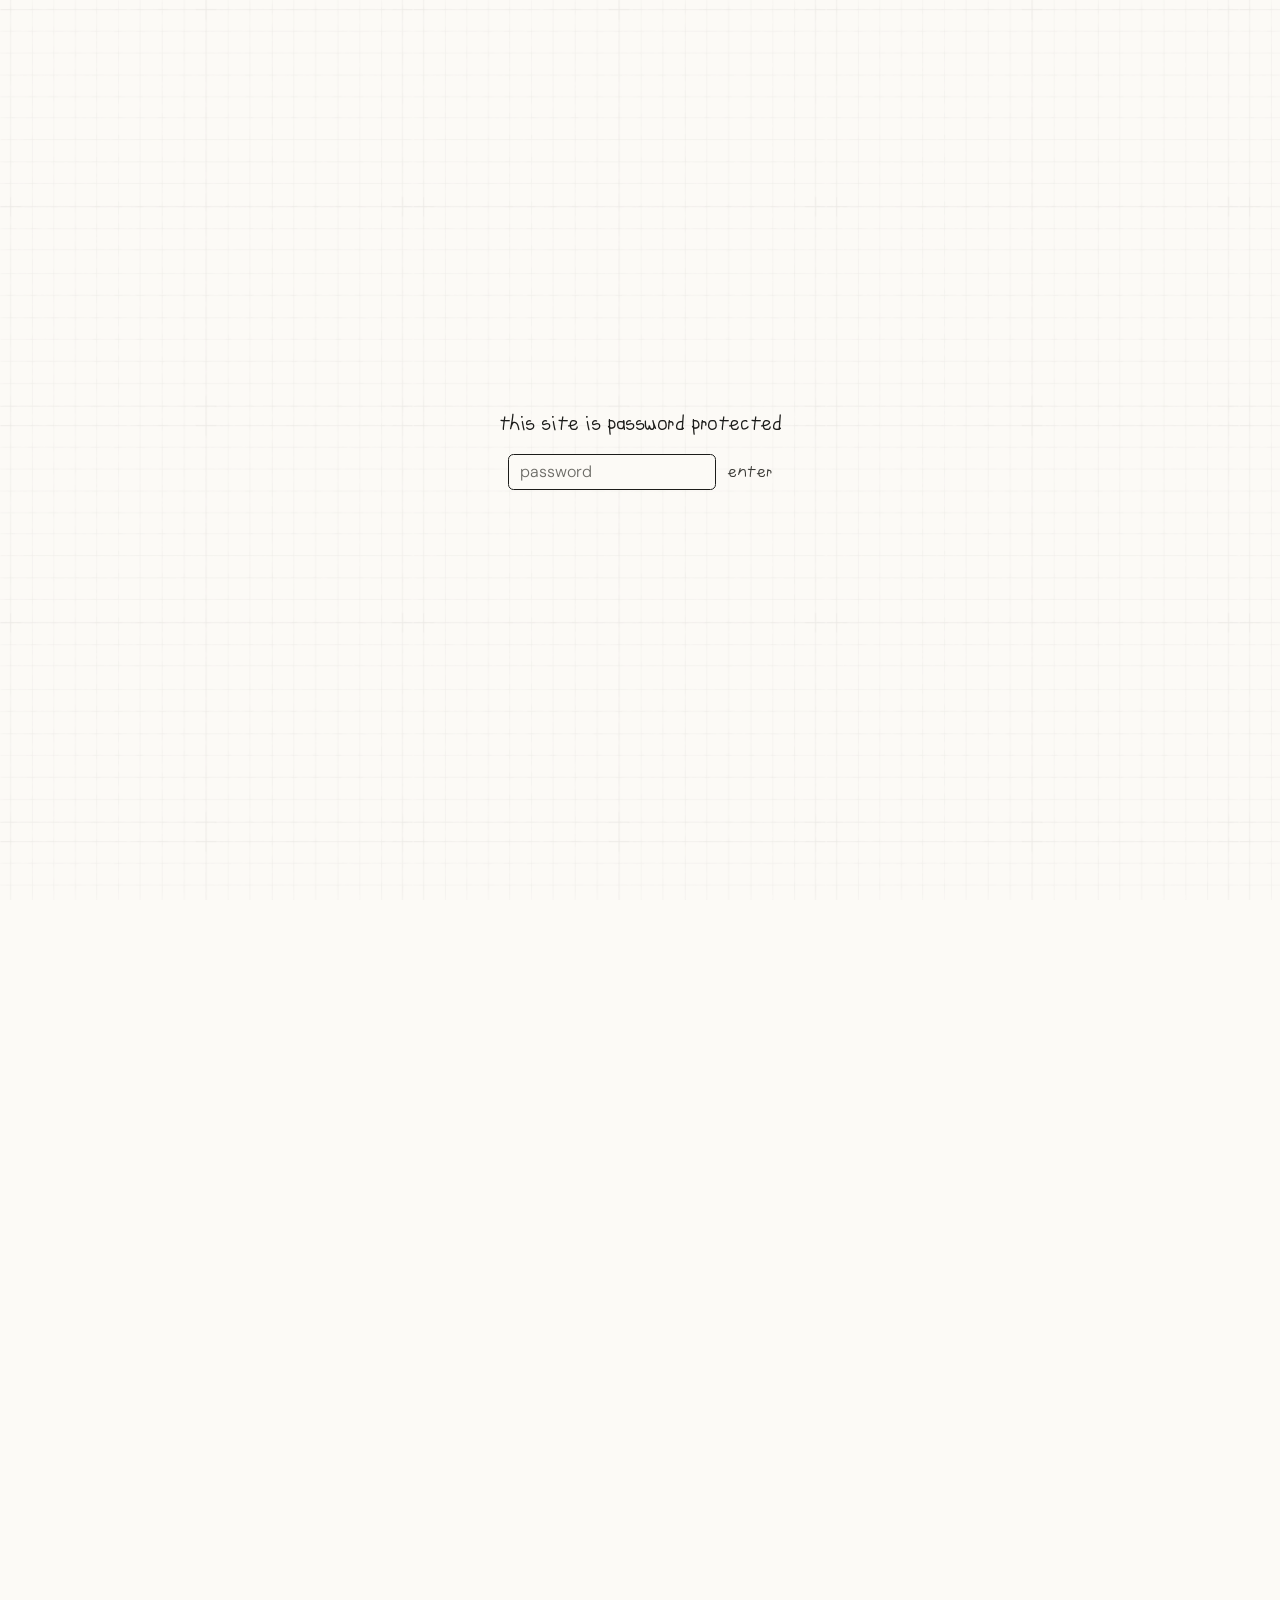
==== commit 054977cc: "Add the drop-the-needle intro and restyle the password gate. Co-authored-by: Cursor <cursoragent@cur" ====
--- a/index.html
+++ b/index.html
@@ -10,7 +10,8 @@
       href="https://fonts.googleapis.com/css2?family=DM+Mono:wght@300&family=DM+Sans:ital,opsz,wght@0,9..40,300;0,9..40,500;1,9..40,300&display=swap"
       rel="stylesheet"
     />
-    <link rel="stylesheet" href="styles.css?v=type72" />
+    <link rel="stylesheet" href="styles.css?v=type80" />
+    <link rel="stylesheet" href="intro.css?v=needle2" />
     <script>
       try {
         if (sessionStorage.getItem("jess-site-gate") !== "ok") {
@@ -18,6 +19,23 @@
         }
       } catch (err) {
         document.documentElement.classList.add("is-gated");
+      }
+    </script>
+    <script>
+      try {
+        var forceIntro = new URLSearchParams(window.location.search).has("intro");
+        if (forceIntro) {
+          try { sessionStorage.removeItem("jess-intro"); } catch (err) { /* ignore */ }
+        }
+        if (
+          !window.matchMedia("(prefers-reduced-motion: reduce)").matches &&
+          (forceIntro || sessionStorage.getItem("jess-intro") !== "seen") &&
+          !window.location.hash
+        ) {
+          document.documentElement.classList.add("intro");
+        }
+      } catch (err) {
+        /* storage blocked: just show the page */
       }
     </script>
   </head>
@@ -235,6 +253,7 @@
       </figure>
     </div>
 
-    <script src="app.js?v=preview34"></script>
+    <script src="app.js?v=preview37"></script>
+    <script src="intro.js?v=needle3"></script>
   </body>
 </html>
--- a/styles.css
+++ b/styles.css
@@ -5,7 +5,7 @@
   --muted: #6b6a65;
   --chip: #c2c1be;
   --page: min(94.5rem, 100%);
-  --media-scale: 0.8925;
+  --media-scale: 0.839;
   --stand-w: calc(22.125rem * var(--media-scale));
   --album-w: calc(18.25rem * var(--media-scale));
   --album-h: calc(18.46063rem * var(--media-scale));
@@ -30,13 +30,13 @@
   --space-2: 0.75rem;
   --space-3: 1rem;
   --space-4: 1.5rem;
-  --font-caption: 13.3px;
-  --font-sm: 15.2px;
-  --font-lg: 17.1px;
-  --font-body: 19px;
-  --font-title: 22.8px;
-  --font-lead: 26.6px;
-  --font-display: 36px;
+  --font-caption: 12.5px;
+  --font-sm: 14.3px;
+  --font-lg: 16.1px;
+  --font-body: 17.9px;
+  --font-title: 21.4px;
+  --font-lead: 25px;
+  --font-display: 33.8px;
   --tracking: -0.02em;
   --grid: url("assets/single-grid.png?v=cream2");
 }
@@ -49,6 +49,14 @@
   font-display: swap;
 }
 
+@font-face {
+  font-family: "jessicafont";
+  src: url("assets/fonts/jessicafont-Medium.ttf") format("truetype");
+  font-weight: 500;
+  font-style: normal;
+  font-display: swap;
+}
+
 *,
 *::before,
 *::after {
@@ -56,7 +64,7 @@
 }
 
 html {
-  font-size: 97.17%;
+  font-size: 91.3%;
   scroll-behavior: smooth;
   background: var(--bg);
   overflow-x: clip;
@@ -455,7 +463,7 @@
 }
 
 .player {
-  --player-scale: 0.92;
+  --player-scale: 0.87;
   position: relative;
   flex: 0 0 calc(20.25rem * var(--player-scale));
   width: calc(20.25rem * var(--player-scale));
@@ -1790,6 +1798,7 @@
   align-items: center;
   justify-content: center;
   padding: 1.5rem;
+  overflow-x: auto;
 }
 
 html.is-gated .site-gate {
@@ -1797,64 +1806,85 @@
 }
 
 .site-gate-card {
+  position: relative;
   display: flex;
   flex-direction: column;
-  align-items: stretch;
+  align-items: center;
   gap: 1rem;
-  width: min(22.5rem, 100%);
+  width: max-content;
+  max-width: 100%;
 }
 
 .site-gate-label {
   margin: 0;
   font-family: "jessicafont", cursive;
-  font-size: var(--font-lead);
+  font-size: var(--font-title);
   font-weight: 400;
-  text-align: center;
+  line-height: 1.4;
   color: var(--ink);
+  white-space: nowrap;
 }
 
 .site-gate-row {
   display: flex;
-  gap: 0.5rem;
+  flex-wrap: nowrap;
+  align-items: center;
+  justify-content: center;
+  gap: 0.75rem;
 }
 
 .site-gate-input {
-  flex: 1;
+  width: 14.25rem;
   min-width: 0;
-  height: 2.75rem;
-  padding: 0 0.875rem;
+  padding: 0.4rem 0.75rem;
   border: 0.75px solid var(--chip);
-  border-radius: 0.5rem;
-  background: rgb(255 255 255 / 0.72);
+  border-radius: 0.375rem;
+  background: var(--bg);
   color: var(--ink);
   font-family: "DM Sans", sans-serif;
   font-size: var(--font-lg);
   font-weight: 300;
+  line-height: 1.4;
+  appearance: none;
+}
+
+.site-gate-input::placeholder {
+  color: var(--muted);
+  opacity: 1;
 }
 
 .site-gate-input:focus {
-  outline: 1px solid var(--ink);
-  outline-offset: 0.125rem;
+  outline: none;
+  border-color: var(--ink);
 }
 
 .site-gate-submit {
-  height: 2.75rem;
-  padding: 0 1rem;
-  border: 0.75px solid var(--ink);
-  border-radius: 0.5rem;
-  background: var(--ink);
-  color: var(--bg);
-  font-family: "DM Sans", sans-serif;
-  font-size: var(--font-sm);
-  font-weight: 500;
+  padding: 0;
+  border: 0;
+  background: transparent;
+  color: var(--body);
+  font-family: "jessicafont", cursive;
+  font-size: var(--font-body);
+  font-weight: 400;
+  letter-spacing: var(--tracking);
+  line-height: 1.4;
+}
+
+.site-gate-submit:hover,
+.site-gate-submit:focus-visible {
+  opacity: 0.7;
 }
 
 .site-gate-error {
-  margin: 0;
-  min-height: 1.2em;
+  position: absolute;
+  top: calc(100% + 0.75rem);
+  left: 0;
+  right: 0;
+  margin: 0;
   font-size: var(--font-sm);
   color: #9a3b32;
   text-align: center;
+  white-space: nowrap;
 }
 
 .site-gate.is-wrong .site-gate-card {
--- a/intro.css
+++ b/intro.css
@@ -0,0 +1,243 @@
+/* ==========================================================================
+   Drop-the-needle opening
+   The record player draws itself with Jessica's real Figma strokes, waits for
+   the visitor to press the disc, drops the needle, then settles into the page.
+   Plays once per browser session. Respects prefers-reduced-motion.
+   ========================================================================== */
+
+/* ---- The drawn record player (added by intro.js) ------------------------ */
+
+/* Positioned as a percentage of the player box so it always lines up with
+   the existing case/record images, whatever the rem size is. */
+.player .intro-svg {
+  position: absolute;
+  left: -15.749%;
+  top: -12.046%;
+  width: 117.48%;
+  height: 113.42%;
+  overflow: visible;
+  pointer-events: none;
+  transition: opacity 0.3s ease;
+}
+
+.player .intro-rec-svg { z-index: 0; }
+.player .intro-case-svg { z-index: 2; }
+
+/* Once the drawing exists it replaces the case PNG and the still record,
+   so there is only ever one copy of each on screen (no doubled lines). */
+.player.has-drawing .player-case { opacity: 0; }
+.player.has-drawing:not(.is-playing) .player-record { opacity: 0; }
+.player.has-drawing.is-playing .intro-rec-img { opacity: 0; }
+
+/* Needle pivots from where the tone arm attaches. */
+.player-needle { transform-origin: 92% 40%; }
+
+/* ---- Only the disc is clickable ----------------------------------------- */
+
+.player { cursor: default; pointer-events: none; }
+
+.player .disc-hit {
+  position: absolute;
+  left: 15.87%;
+  top: 37.38%;
+  width: 64.53%;
+  height: 41.88%;
+  border-radius: 50%;
+  z-index: 5;
+  pointer-events: auto;
+  cursor: pointer;
+}
+
+/* Hover: the drawing lightens a little. */
+.player.has-drawing:has(.disc-hit:hover) .intro-svg,
+.player.has-drawing:focus-visible .intro-svg { opacity: 0.8; }
+
+/* Music notes only show while the record is playing. */
+.player-notes {
+  opacity: 0;
+  transition: opacity 0.3s ease;
+}
+.player.is-playing .player-notes {
+  opacity: 1;
+  animation: intro-notes-in 0.6s cubic-bezier(0.3, 1.5, 0.5, 1) 0.45s both;
+}
+
+@keyframes intro-notes-in {
+  from { opacity: 0; transform: rotate(-25deg) scale(0.4) translateY(30px); }
+  to   { opacity: 1; transform: rotate(-25deg); }
+}
+
+/* ---- Stroke drawing ----------------------------------------------------- */
+
+.intro-case-strokes path,
+.intro-scrib {
+  stroke-dasharray: 1;
+  stroke-dashoffset: 1;
+  animation-name: intro-draw;
+  animation-fill-mode: both;
+}
+
+.intro-case-strokes path { animation-timing-function: cubic-bezier(0.4, 0.1, 0.6, 0.9); }
+.intro-scrib { animation-timing-function: cubic-bezier(0.25, 0.15, 0.6, 1); }
+
+/* Jessica's scribble loops back over finished parts of the ring; this pacing
+   hurries through those loops so something new is drawn on every frame. */
+.intro-scrib2 { animation-name: intro-scribble; animation-timing-function: linear; }
+
+@keyframes intro-draw {
+  0%   { stroke-dashoffset: 1; opacity: 0; }
+  1%   { opacity: 1; }
+  100% { stroke-dashoffset: 0; opacity: 1; }
+}
+
+@keyframes intro-scribble {
+  0%    { stroke-dashoffset: 1; opacity: 0; }
+  0.5%  { opacity: 1; }
+  3%    { stroke-dashoffset: 0.96; }
+  55.8% { stroke-dashoffset: 0.7; }
+  59.4% { stroke-dashoffset: 0.58; }
+  83.6% { stroke-dashoffset: 0.4; }
+  87.5% { stroke-dashoffset: 0.15; }
+  97.5% { stroke-dashoffset: 0.105; }
+  100%  { stroke-dashoffset: 0; opacity: 1; }
+}
+
+/* Drawn instantly (returning visitors who skip, reduced motion). */
+.player.drawing-static .intro-case-strokes path,
+.player.drawing-static .intro-scrib {
+  animation: none;
+  stroke-dashoffset: 0;
+  opacity: 1;
+}
+
+/* ---- Opening stage ------------------------------------------------------ */
+
+html.intro:not(.intro-settle),
+html.intro:not(.intro-settle) body { overflow: hidden; }
+
+html.intro .player {
+  z-index: 20;
+  transform: translate(var(--intro-dx, 0px), var(--intro-dy, 0px)) scale(var(--intro-scale, 1.35));
+  transition: transform 1.05s cubic-bezier(0.65, 0, 0.35, 1);
+}
+
+html.intro.intro-settle .player { transform: none; }
+
+/* Everything else waits off-stage until the record player settles. */
+html.intro:not(.intro-settle) .clock,
+html.intro:not(.intro-settle) .hero-copy,
+html.intro:not(.intro-settle) .collection,
+html.intro:not(.intro-settle) .about,
+html.intro:not(.intro-settle) .site-footer { opacity: 0; }
+
+html.intro.intro-settle .hero-copy h1 { animation: intro-write 1s cubic-bezier(0.6, 0.05, 0.3, 1) 0.7s both; }
+html.intro.intro-settle .hero-copy .lede { animation: intro-fade 0.6s ease 1.05s both; }
+html.intro.intro-settle .hero-copy .roles { animation: intro-fade 0.6s ease 1.2s both; }
+html.intro.intro-settle .clock { animation: intro-fade 0.6s ease 1.4s both; }
+html.intro.intro-settle .collection,
+html.intro.intro-settle .about,
+html.intro.intro-settle .site-footer { animation: intro-fade 0.6s ease 1.6s both; }
+
+@keyframes intro-write {
+  from { clip-path: inset(0 100% 0 0); }
+  to   { clip-path: inset(0 0 0 0); }
+}
+
+@keyframes intro-fade {
+  from { opacity: 0; transform: translateY(8px); }
+  to   { opacity: 1; transform: none; }
+}
+
+/* Needle stays off the record until the disc is pressed. */
+html.intro:not(.intro-drop):not(.intro-settle) .player-needle { opacity: 0; }
+
+html.intro.intro-drop .player-needle {
+  animation: intro-needle-drop 0.65s cubic-bezier(0.5, 0, 0.3, 1.4) both;
+}
+
+/* No press before the timer runs out: the needle lowers quietly. */
+html.intro.intro-settle:not(.intro-drop) .player-needle {
+  animation: intro-needle-drop 0.5s ease both;
+}
+
+@keyframes intro-needle-drop {
+  from { transform: rotate(26deg) translateY(-3px); opacity: 0; }
+  30%  { opacity: 1; }
+  70%  { transform: rotate(-0.6deg) translateY(1px); }
+  to   { transform: rotate(-1.16deg); opacity: 1; }
+}
+
+/* ---- "drop the needle" prompt ------------------------------------------- */
+
+.intro-prompt {
+  position: fixed;
+  z-index: 30;
+  display: none;
+  align-items: center;
+  gap: 12px;
+  margin: 0;
+  font-family: "jessicafont", cursive;
+  font-size: var(--font-body);
+  font-weight: 400;
+  line-height: 1.4;
+  letter-spacing: 0;
+  color: var(--body);
+  white-space: nowrap;
+  pointer-events: none;
+  transform-origin: 0 50%;
+}
+
+.intro-prompt img {
+  width: 34px;
+  height: auto;
+  margin-top: 5px;
+  opacity: 0.85;
+  transform: rotate(3deg);
+}
+
+html.intro.intro-wait .intro-prompt {
+  display: flex;
+  animation: intro-pop 0.5s cubic-bezier(0.3, 1.6, 0.5, 1) 0.1s both;
+}
+
+@keyframes intro-pop {
+  from { opacity: 0; transform: scale(0.55) translateX(-8px); }
+  to   { opacity: 1; transform: none; }
+}
+
+/* On phones the prompt sits under the record player. */
+@media (max-width: 700px) {
+  .intro-prompt { transform-origin: 50% 0; }
+  .intro-prompt img { transform: rotate(80deg); }
+}
+
+/* ---- Skip --------------------------------------------------------------- */
+
+.intro-skip {
+  position: fixed;
+  right: 20px;
+  bottom: 20px;
+  z-index: 30;
+  display: none;
+  min-height: 40px;
+  padding: 10px 16px;
+  border: 1px solid rgba(28, 28, 26, 0.25);
+  border-radius: 999px;
+  background: var(--bg);
+  color: var(--body);
+  font-family: "DM Mono", monospace;
+  font-size: 12px;
+  letter-spacing: 0.06em;
+  cursor: pointer;
+}
+
+.intro-skip:hover { border-color: var(--ink); }
+html.intro:not(.intro-settle):not(.is-gated) .intro-skip { display: block; }
+
+/* Only the disc accepts clicks while the record player draws itself. */
+html.intro:not(.intro-wait) .disc-hit { pointer-events: none; }
+
+@media (prefers-reduced-motion: reduce) {
+  .intro-case-strokes path,
+  .intro-scrib { animation: none; stroke-dashoffset: 0; opacity: 1; }
+}
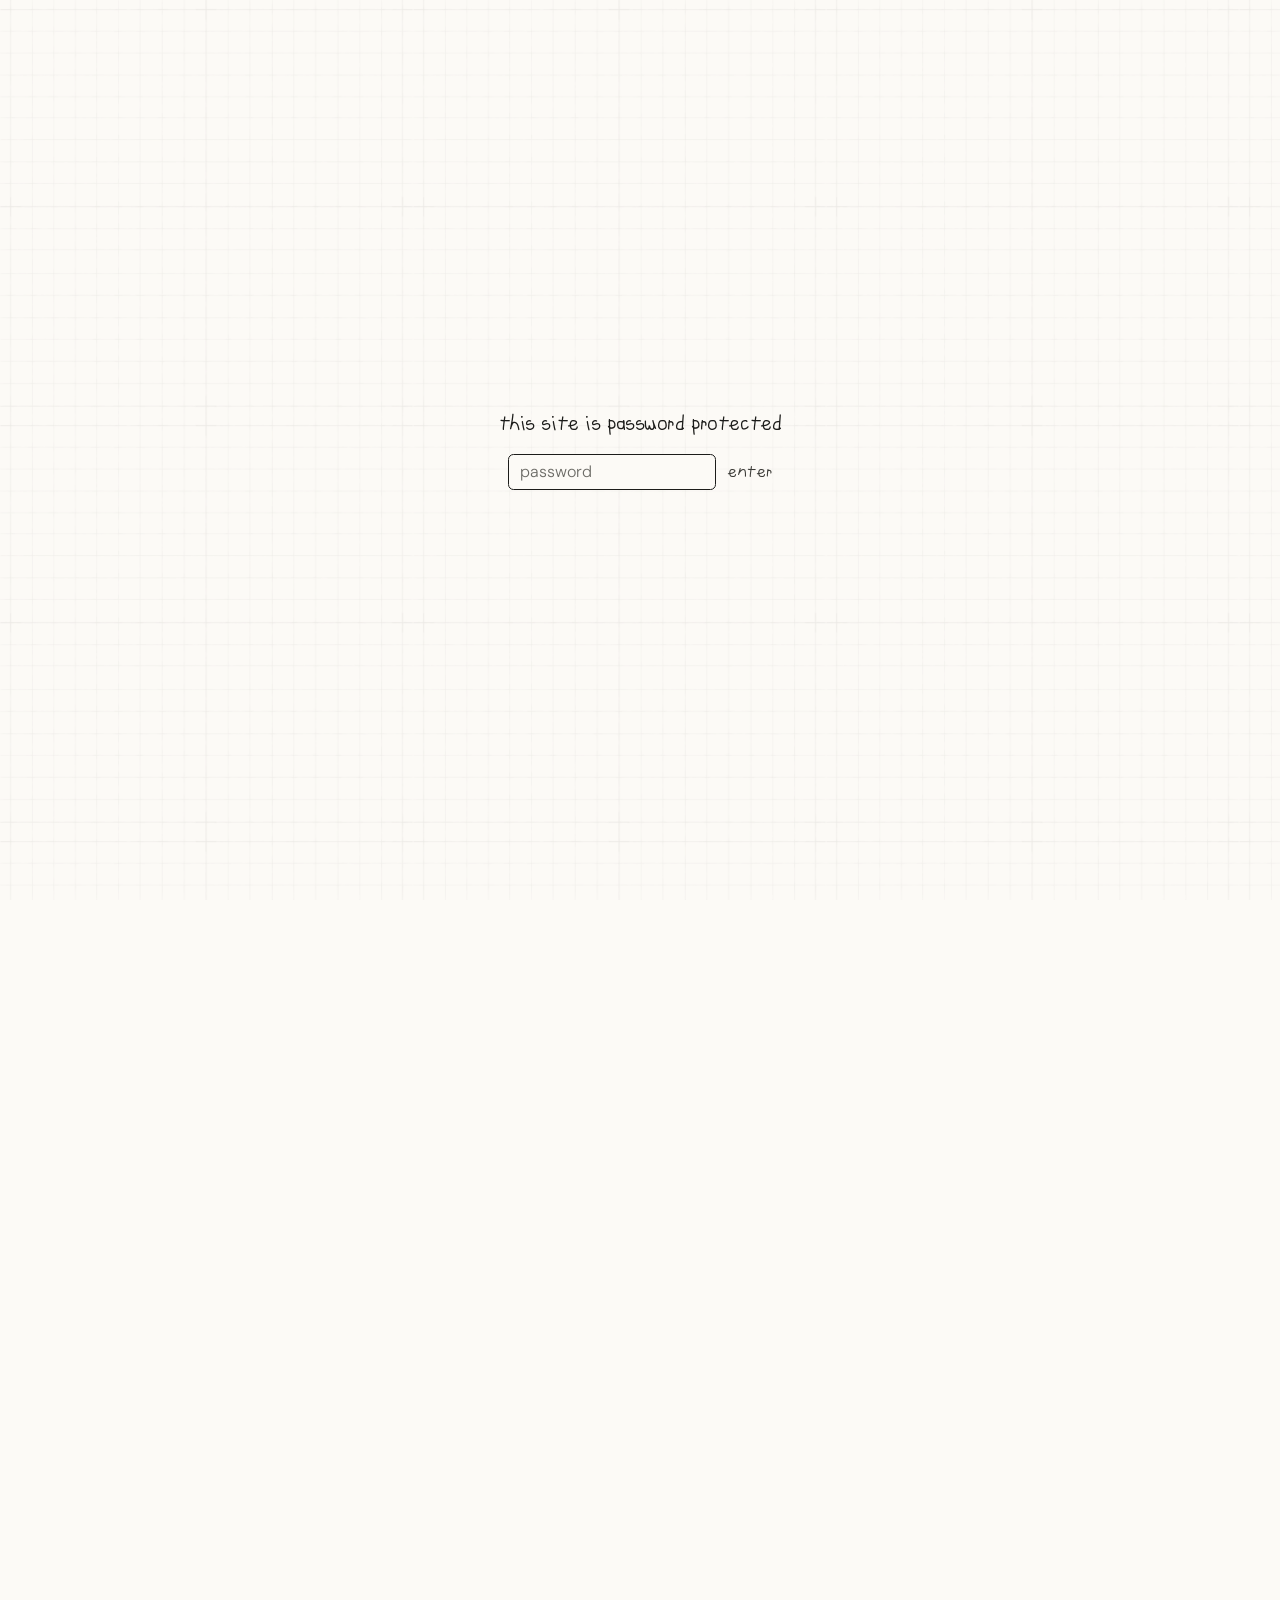
==== commit 079f3e28: "Keep the intro centered and lock scroll until the homepage. Co-authored-by: Cursor <cursoragent@curs" ====
--- a/index.html
+++ b/index.html
@@ -10,8 +10,8 @@
       href="https://fonts.googleapis.com/css2?family=DM+Mono:wght@300&family=DM+Sans:ital,opsz,wght@0,9..40,300;0,9..40,500;1,9..40,300&display=swap"
       rel="stylesheet"
     />
-    <link rel="stylesheet" href="styles.css?v=type80" />
-    <link rel="stylesheet" href="intro.css?v=needle2" />
+    <link rel="stylesheet" href="styles.css?v=type81" />
+    <link rel="stylesheet" href="intro.css?v=needle4" />
     <script>
       try {
         if (sessionStorage.getItem("jess-site-gate") !== "ok") {
@@ -253,7 +253,7 @@
       </figure>
     </div>
 
-    <script src="app.js?v=preview37"></script>
-    <script src="intro.js?v=needle3"></script>
+    <script src="app.js?v=preview38"></script>
+    <script src="intro.js?v=needle4"></script>
   </body>
 </html>
--- a/styles.css
+++ b/styles.css
@@ -1795,24 +1795,26 @@
   inset: 0;
   z-index: 1000;
   display: none;
+  place-items: center;
+  place-content: center;
+  padding: 1.5rem;
+  overflow: hidden;
+}
+
+html.is-gated .site-gate {
+  display: grid;
+}
+
+.site-gate-card {
+  position: relative;
+  display: flex;
+  flex-direction: column;
   align-items: center;
   justify-content: center;
-  padding: 1.5rem;
-  overflow-x: auto;
-}
-
-html.is-gated .site-gate {
-  display: flex;
-}
-
-.site-gate-card {
-  position: relative;
-  display: flex;
-  flex-direction: column;
-  align-items: center;
   gap: 1rem;
   width: max-content;
-  max-width: 100%;
+  max-width: calc(100vw - 3rem);
+  margin: 0;
 }
 
 .site-gate-label {
--- a/intro.css
+++ b/intro.css
@@ -112,23 +112,55 @@
 
 /* ---- Opening stage ------------------------------------------------------ */
 
+html.intro {
+  --intro-scale: 1.2;
+  --intro-player-scale: 0.87;
+  --intro-player-w: calc(20.25rem * var(--intro-player-scale));
+  --intro-player-h: calc(20.1875rem * var(--intro-player-scale));
+}
+
+@media (max-width: 700px) {
+  html.intro { --intro-scale: 1; }
+}
+
 html.intro:not(.intro-settle),
-html.intro:not(.intro-settle) body { overflow: hidden; }
-
-html.intro .player {
+html.intro:not(.intro-settle) body {
+  overflow: hidden !important;
+  height: 100%;
+  overscroll-behavior: none;
+  touch-action: none;
+}
+
+html.intro:not(.intro-settle) .page {
+  overflow: visible;
+}
+
+html.intro:not(.intro-settle) .player {
+  position: fixed;
+  left: 50%;
+  top: 50%;
   z-index: 20;
-  transform: translate(var(--intro-dx, 0px), var(--intro-dy, 0px)) scale(var(--intro-scale, 1.35));
-  transition: transform 1.05s cubic-bezier(0.65, 0, 0.35, 1);
-}
-
-html.intro.intro-settle .player { transform: none; }
+  margin: 0;
+  transform: translate(-50%, -50%) scale(var(--intro-scale));
+  transform-origin: center center;
+}
+
+html.intro.intro-settle .player {
+  position: relative;
+  left: auto;
+  top: auto;
+  transform: none;
+}
 
 /* Everything else waits off-stage until the record player settles. */
 html.intro:not(.intro-settle) .clock,
 html.intro:not(.intro-settle) .hero-copy,
 html.intro:not(.intro-settle) .collection,
 html.intro:not(.intro-settle) .about,
-html.intro:not(.intro-settle) .site-footer { opacity: 0; }
+html.intro:not(.intro-settle) .site-footer {
+  opacity: 0;
+  pointer-events: none;
+}
 
 html.intro.intro-settle .hero-copy h1 { animation: intro-write 1s cubic-bezier(0.6, 0.05, 0.3, 1) 0.7s both; }
 html.intro.intro-settle .hero-copy .lede { animation: intro-fade 0.6s ease 1.05s both; }
@@ -171,6 +203,8 @@
 
 .intro-prompt {
   position: fixed;
+  left: 50%;
+  top: 50%;
   z-index: 30;
   display: none;
   align-items: center;
@@ -184,7 +218,6 @@
   color: var(--body);
   white-space: nowrap;
   pointer-events: none;
-  transform-origin: 0 50%;
 }
 
 .intro-prompt img {
@@ -197,18 +230,27 @@
 
 html.intro.intro-wait .intro-prompt {
   display: flex;
-  animation: intro-pop 0.5s cubic-bezier(0.3, 1.6, 0.5, 1) 0.1s both;
-}
-
-@keyframes intro-pop {
-  from { opacity: 0; transform: scale(0.55) translateX(-8px); }
-  to   { opacity: 1; transform: none; }
-}
-
-/* On phones the prompt sits under the record player. */
+  transform: translate(calc(var(--intro-player-w) * var(--intro-scale) / 2 + 16px), 8px);
+  animation: intro-pop-side 0.5s cubic-bezier(0.3, 1.6, 0.5, 1) 0.1s both;
+}
+
+@keyframes intro-pop-side {
+  from { opacity: 0; transform: translate(calc(var(--intro-player-w) * var(--intro-scale) / 2 + 8px), 8px) scale(0.55); }
+  to   { opacity: 1; transform: translate(calc(var(--intro-player-w) * var(--intro-scale) / 2 + 16px), 8px); }
+}
+
 @media (max-width: 700px) {
-  .intro-prompt { transform-origin: 50% 0; }
   .intro-prompt img { transform: rotate(80deg); }
+
+  html.intro.intro-wait .intro-prompt {
+    transform: translate(-50%, calc(var(--intro-player-h) * var(--intro-scale) / 2 + 18px));
+    animation-name: intro-pop-below;
+  }
+}
+
+@keyframes intro-pop-below {
+  from { opacity: 0; transform: translate(-50%, calc(var(--intro-player-h) * var(--intro-scale) / 2 + 10px)) scale(0.55); }
+  to   { opacity: 1; transform: translate(-50%, calc(var(--intro-player-h) * var(--intro-scale) / 2 + 18px)); }
 }
 
 /* ---- Skip --------------------------------------------------------------- */
